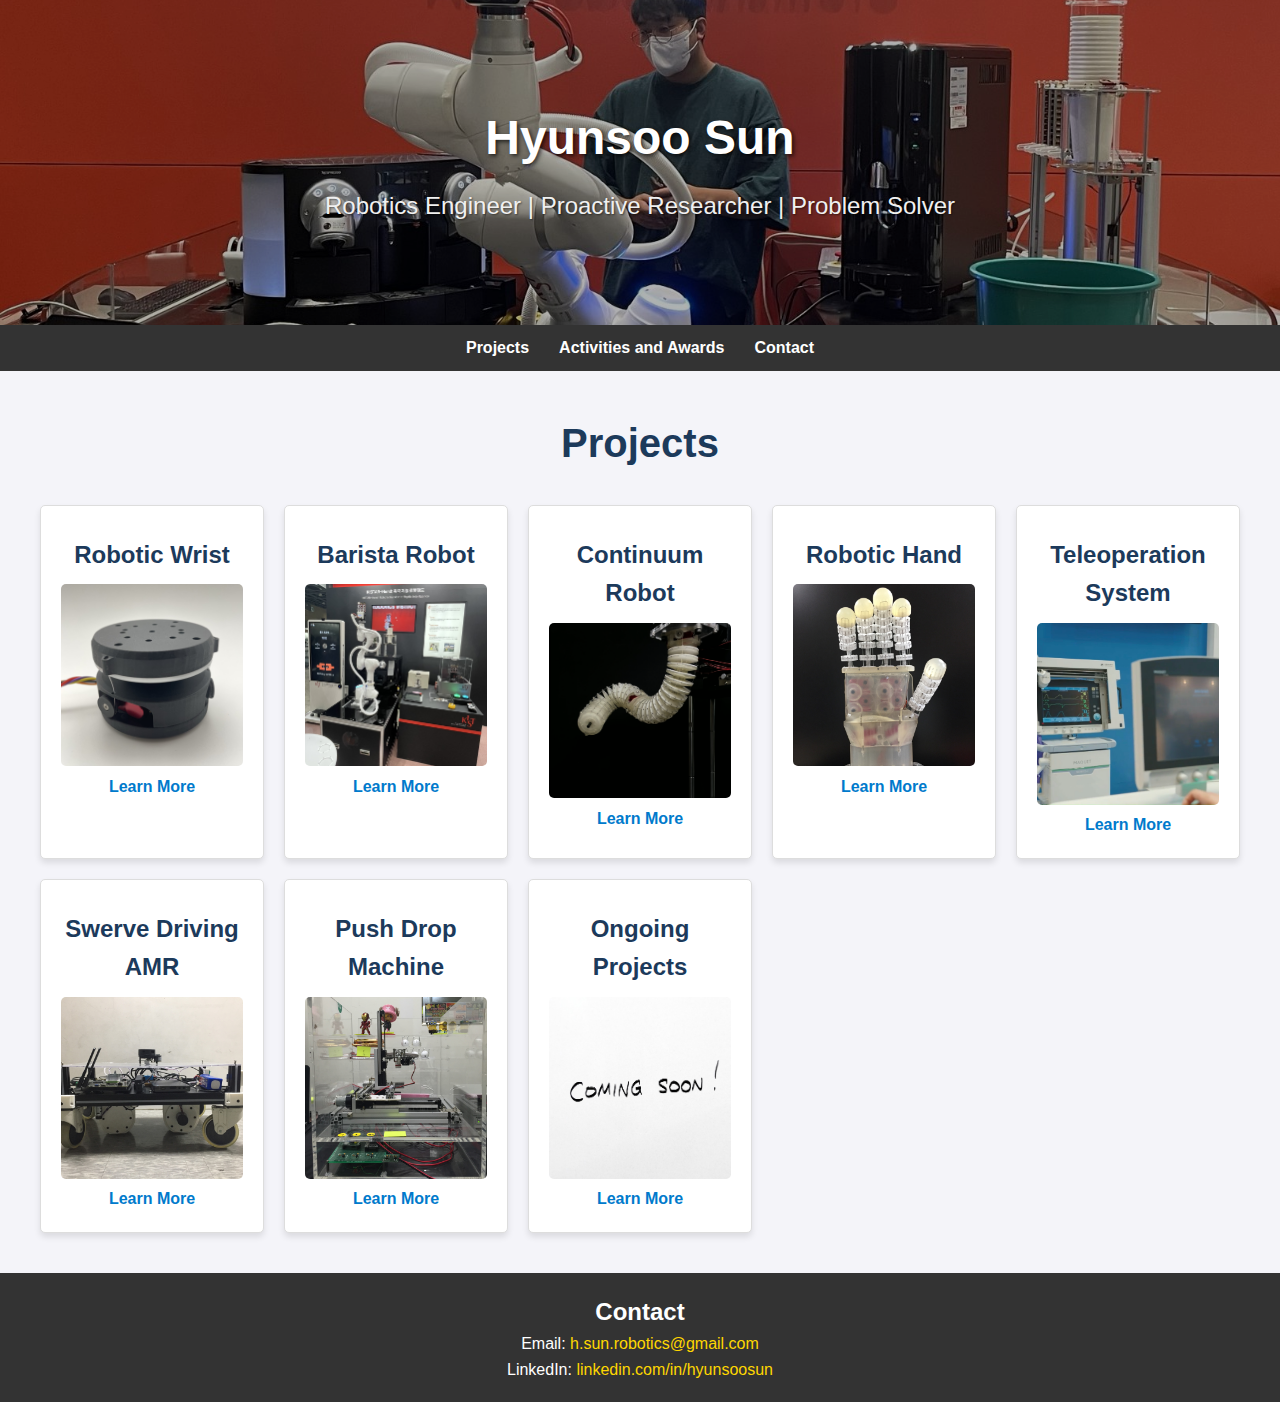
==== index.html @ 69d303c2 "Update index.html" ====
<!DOCTYPE html>
<html lang="en">
<head>
    <meta charset="UTF-8">
    <meta name="viewport" content="width=device-width, initial-scale=1.0">
    <title>Hyunsoo Sun's Robotics Portfolio</title>
    <link rel="stylesheet" href="styles.css">
</head>
<body>
    <!-- Header -->
    <header>
        <div class="header-banner">
            <div class="header-content">
                <h1>Hyunsoo Sun</h1>
                <p>Robotics Engineer | Proactive Researcher | Problem Solver</p>
            </div>
        </div>
        <nav>
            <ul>
                <li><a href="#projects">Projects</a></li>
                <li><a href="activities_and_awards.html">Activities and Awards</a></li>
                <li><a href="#contact">Contact</a></li>
            </ul>
        </nav>
    </header>

    <!-- Projects Section -->
    <section id="projects">
        <h2>Projects</h2>
        <div class="projects-container">
            <div class="project">
                <h3>Robotic Wrist</h3>
                <img src="images/robotic_wrist_background.JPEG" alt="Robotic Wrist" />
                <a href="robotic_wrist.html">Learn More</a>
            </div>
            <div class="project">
                <h3>Barista Robot</h3>
                <img src="images/barista_robot_background.JPEG" alt="Barista Robot" />
                <a href="barista_robot.html">Learn More</a>
            </div>
            <div class="project">
                <h3>Continuum Robot</h3>
                <img src="images/continuum_robot_background.png" alt="Continuum Robot" />
                <a href="continuum_robot.html">Learn More</a>
            </div>
            <div class="project">
                <h3>Robotic Hand</h3>
                <img src="images/robotic_hand_background.JPG" alt="Robotic Hand" />
                <a href="robotic_hand.html">Learn More</a>
            </div>
            <div class="project">
                <h3>Teleoperation System</h3>
                <img src="images/teleoperation_system_background.jpg" alt="Teleoperation System" />
                <a href="teleoperation_system.html">Learn More</a>
            </div>
            <div class="project">
                <h3>Swerve Driving AMR</h3>
                <img src="images/swerve_driving_amr.JPG" alt="Swerve Driving AMR" />
                <a href="swerve_driving_amr.html">Learn More</a>
            </div>
            <div class="project">
                <h3>Push Drop Machine</h3>
                <img src="images/push_drop_machine_background.JPG" alt="Push Drop Machine" />
                <a href="push_drop_machine.html">Learn More</a>
            </div>
            <div class="project">
                <h3>Ongoing Projects</h3>
                <img src="images/ongoing_projects.jpg" alt="Ongoing Projects" />
                <a href="ongoing_projects.html">Learn More</a>
            </div>
        </div>
    </section>

    <!-- Contact Section -->
    <footer id="contact">
        <h2>Contact</h2>
        <p>Email: <a href="mailto:h.sun.robotics@gmail.com">h.sun.robotics@gmail.com</a></p>
        <p>LinkedIn: <a href="https://www.linkedin.com/in/hyunsoosun" target="_blank">linkedin.com/in/hyunsoosun</a></p>
    </footer>
</body>
</html>
---- styles.css ----
* {
    margin: 0;
    padding: 0;
    box-sizing: border-box;
}

body {
    font-family: Arial, sans-serif;
    line-height: 1.6;
}

/* Header Banner */
.header-banner {
    background-image: url('images/background.JPEG');
    background-size: cover;
    background-position: center;
    padding: 100px 20px;
    text-align: center;
    color: #1C3A5B; /* Dark blue text for title */
    position: relative;
}

.header-banner::after {
    content: "";
    position: absolute;
    top: 0;
    left: 0;
    width: 100%;
    height: 100%;
    background-color: rgba(0, 0, 0, 0.3); /* Dark overlay for readability */
}

.header-content {
    position: relative;
    z-index: 1;
}

.header-content h1 {
    font-size: 3rem;
    margin-bottom: 10px;
    color: #FFFFFF; /* White for contrast */
    text-shadow: 2px 2px 4px rgba(0, 0, 0, 0.7);
}

.header-content p {
    font-size: 1.5rem;
    color: #F0F0F0; /* Light gray text for subtitle */
    text-shadow: 1px 1px 2px rgba(0, 0, 0, 0.5);
}

/* Navigation */
nav ul {
    list-style: none;
    display: flex;
    justify-content: center;
    background: #333;
    padding: 10px 0;
}

nav ul li {
    margin: 0 15px;
}

nav ul li a {
    color: #fff;
    text-decoration: none;
    font-weight: bold;
}

nav ul li a:hover {
    color: #ffd700;
}

/* Projects Section */
#projects {
    padding: 40px;
    text-align: center;
    background-color: #f4f4f9;
}

#projects h2 {
    font-size: 2.5rem;
    color: #1C3A5B;
    margin-bottom: 30px;
}

.projects-container {
    display: grid;
    grid-template-columns: repeat(auto-fit, minmax(200px, 1fr));
    gap: 20px;
}

.project {
    background: #fff;
    border: 1px solid #ddd;
    padding: 20px;
    border-radius: 5px;
    box-shadow: 0 4px 6px rgba(0, 0, 0, 0.1);
    transition: transform 0.3s;
}

.project img {
    width: 100%;
    height: auto;
    border-radius: 5px;
}

.project h3 {
    font-size: 1.5rem;
    color: #1C3A5B;
    margin: 10px 0;
}

.project a {
    color: #007acc;
    text-decoration: none;
    font-weight: bold;
}

.project a:hover {
    text-decoration: underline;
}

.project:hover {
    transform: translateY(-5px);
}

/* Footer */
footer {
    text-align: center;
    padding: 20px;
    background: #333;
    color: #fff;
}

footer a {
    color: #ffd700;
    text-decoration: none;
}

footer a:hover {
    text-decoration: underline;
}
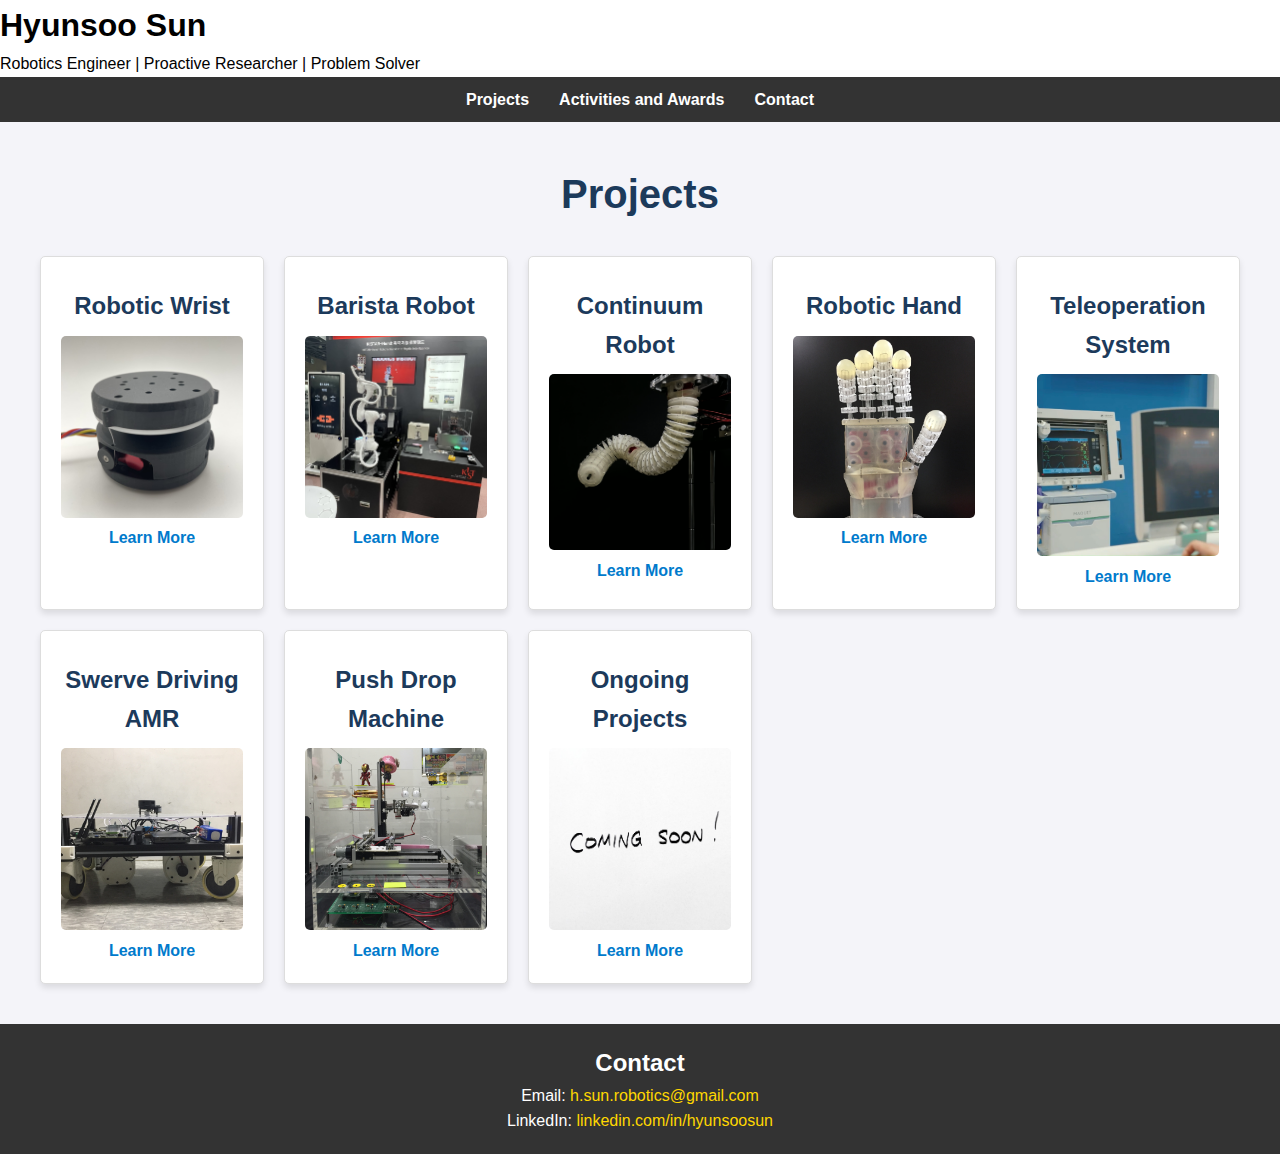
==== commit 5d3c172c: "Update index.html" ====
--- a/index.html
+++ b/index.html
@@ -7,10 +7,10 @@
     <link rel="stylesheet" href="styles.css">
 </head>
 <body>
-    <!-- Header -->
+    <!-- Header / Banner -->
     <header>
-        <div class="header-banner">
-            <div class="header-content">
+        <div class="banner">
+            <div class="overlay">
                 <h1>Hyunsoo Sun</h1>
                 <p>Robotics Engineer | Proactive Researcher | Problem Solver</p>
             </div>
@@ -30,42 +30,42 @@
         <div class="projects-container">
             <div class="project">
                 <h3>Robotic Wrist</h3>
-                <img src="images/robotic_wrist_background.JPEG" alt="Robotic Wrist" />
+                <img src="images/robotic_wrist_background.JPEG" alt="Robotic Wrist">
                 <a href="robotic_wrist.html">Learn More</a>
             </div>
             <div class="project">
                 <h3>Barista Robot</h3>
-                <img src="images/barista_robot_background.JPEG" alt="Barista Robot" />
+                <img src="images/barista_robot_background.JPEG" alt="Barista Robot">
                 <a href="barista_robot.html">Learn More</a>
             </div>
             <div class="project">
                 <h3>Continuum Robot</h3>
-                <img src="images/continuum_robot_background.png" alt="Continuum Robot" />
+                <img src="images/continuum_robot_background.png" alt="Continuum Robot">
                 <a href="continuum_robot.html">Learn More</a>
             </div>
             <div class="project">
                 <h3>Robotic Hand</h3>
-                <img src="images/robotic_hand_background.JPG" alt="Robotic Hand" />
+                <img src="images/robotic_hand_background.JPG" alt="Robotic Hand">
                 <a href="robotic_hand.html">Learn More</a>
             </div>
             <div class="project">
                 <h3>Teleoperation System</h3>
-                <img src="images/teleoperation_system_background.jpg" alt="Teleoperation System" />
+                <img src="images/teleoperation_system_background.jpg" alt="Teleoperation System">
                 <a href="teleoperation_system.html">Learn More</a>
             </div>
             <div class="project">
                 <h3>Swerve Driving AMR</h3>
-                <img src="images/swerve_driving_amr.JPG" alt="Swerve Driving AMR" />
+                <img src="images/swerve_driving_amr.JPG" alt="Swerve Driving AMR">
                 <a href="swerve_driving_amr.html">Learn More</a>
             </div>
             <div class="project">
                 <h3>Push Drop Machine</h3>
-                <img src="images/push_drop_machine_background.JPG" alt="Push Drop Machine" />
+                <img src="images/push_drop_machine_background.JPG" alt="Push Drop Machine">
                 <a href="push_drop_machine.html">Learn More</a>
             </div>
             <div class="project">
                 <h3>Ongoing Projects</h3>
-                <img src="images/ongoing_projects.jpg" alt="Ongoing Projects" />
+                <img src="images/ongoing_projects.jpg" alt="Ongoing Projects">
                 <a href="ongoing_projects.html">Learn More</a>
             </div>
         </div>
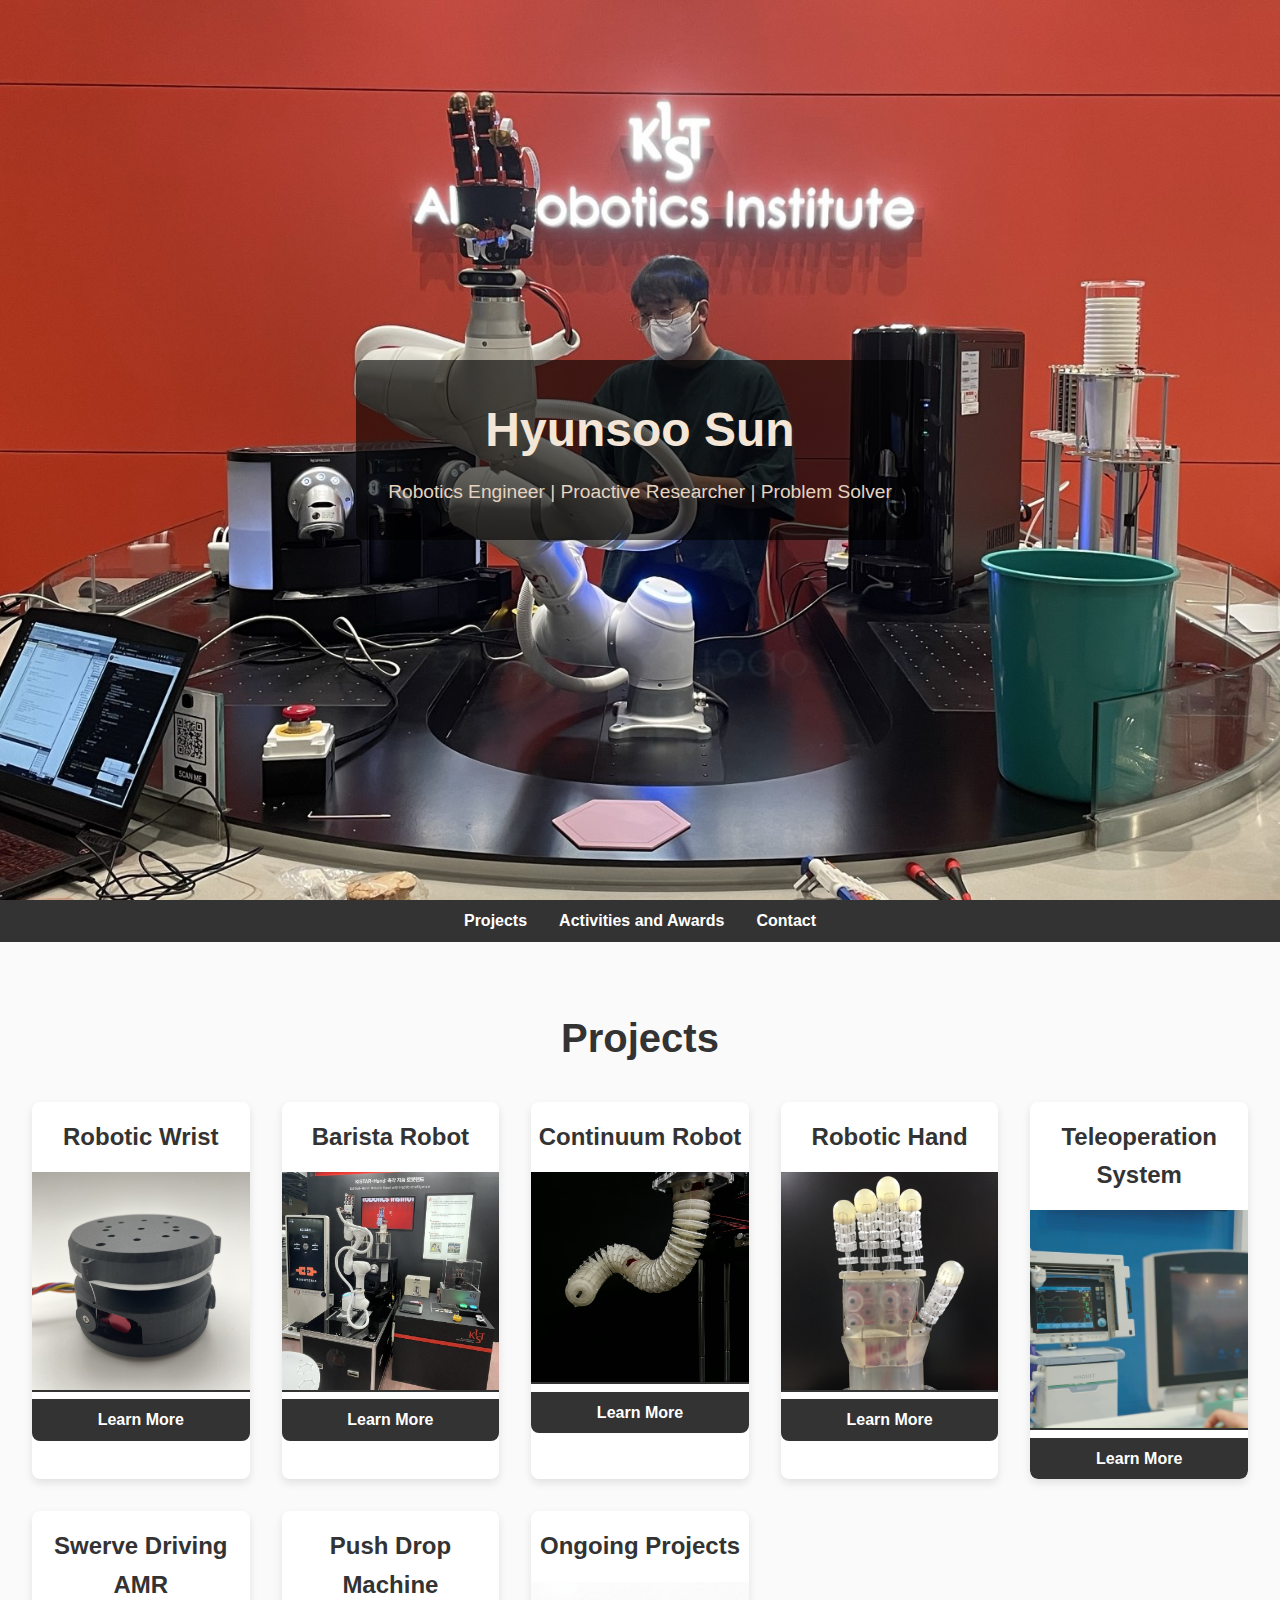
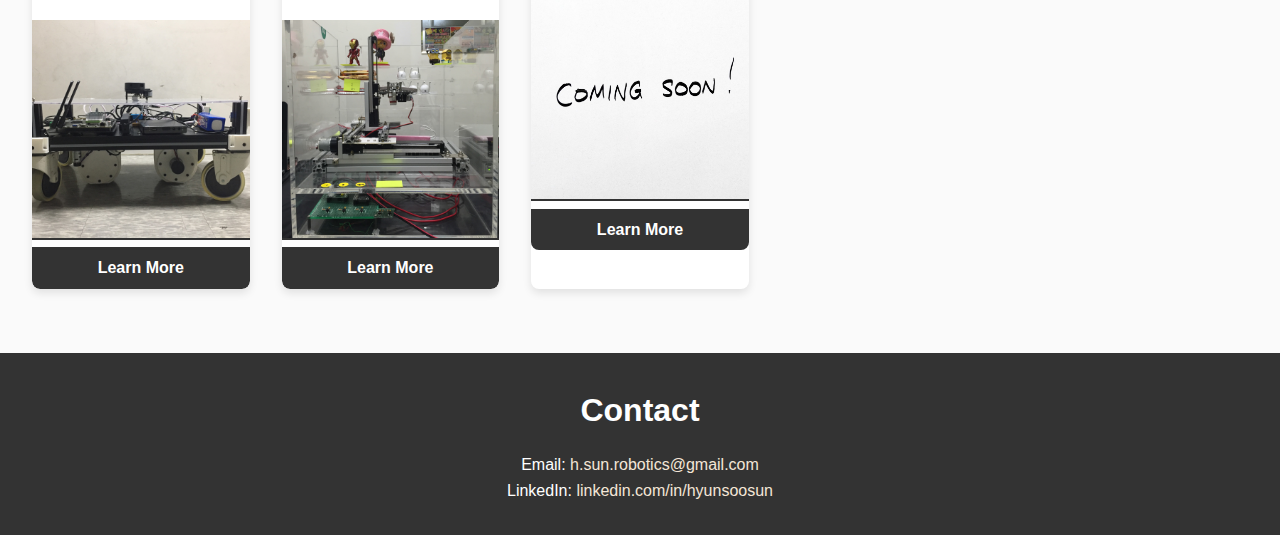
==== commit d9561f85: "Update index.html" ====
--- a/index.html
+++ b/index.html
@@ -9,7 +9,7 @@
 <body>
     <!-- Header / Banner -->
     <header>
-        <div class="banner">
+        <div class="banner" style="background-image: url('images/background.JPEG');">
             <div class="overlay">
                 <h1>Hyunsoo Sun</h1>
                 <p>Robotics Engineer | Proactive Researcher | Problem Solver</p>
--- a/styles.css
+++ b/styles.css
@@ -1,3 +1,4 @@
+/* Reset and global styling */
 * {
     margin: 0;
     padding: 0;
@@ -6,59 +7,54 @@
 
 body {
     font-family: Arial, sans-serif;
+    color: #333;
     line-height: 1.6;
 }
 
-/* Header Banner */
-.header-banner {
-    background-image: url('images/background.JPEG');
-    background-size: cover;
-    background-position: center;
-    padding: 100px 20px;
+/* Header / Banner styling */
+header {
+    position: relative;
     text-align: center;
-    color: #1C3A5B; /* Dark blue text for title */
+    color: #fff;
+}
+
+.banner {
+    background: url('images/background.JPEG') no-repeat center center/cover; /* 배너 배경 이미지 */
+    height: 100vh;
+    display: flex;
+    align-items: center;
+    justify-content: center;
     position: relative;
 }
 
-.header-banner::after {
-    content: "";
-    position: absolute;
-    top: 0;
-    left: 0;
-    width: 100%;
-    height: 100%;
-    background-color: rgba(0, 0, 0, 0.3); /* Dark overlay for readability */
+.overlay {
+    background: rgba(0, 0, 0, 0.6);
+    padding: 2rem;
+    border-radius: 8px;
 }
 
-.header-content {
-    position: relative;
-    z-index: 1;
+.banner h1 {
+    font-size: 3rem;
+    font-weight: bold;
+    margin-bottom: 0.5rem;
+    color: #f4e6d7;
 }
 
-.header-content h1 {
-    font-size: 3rem;
-    margin-bottom: 10px;
-    color: #FFFFFF; /* White for contrast */
-    text-shadow: 2px 2px 4px rgba(0, 0, 0, 0.7);
+.banner p {
+    font-size: 1.2rem;
+    color: #e4d3c0;
 }
 
-.header-content p {
-    font-size: 1.5rem;
-    color: #F0F0F0; /* Light gray text for subtitle */
-    text-shadow: 1px 1px 2px rgba(0, 0, 0, 0.5);
-}
-
-/* Navigation */
 nav ul {
     list-style: none;
     display: flex;
     justify-content: center;
-    background: #333;
-    padding: 10px 0;
+    background-color: #333;
+    padding: 0.5rem;
 }
 
 nav ul li {
-    margin: 0 15px;
+    margin: 0 1rem;
 }
 
 nav ul li a {
@@ -68,76 +64,83 @@
 }
 
 nav ul li a:hover {
-    color: #ffd700;
+    color: #f4e6d7;
 }
 
-/* Projects Section */
+/* Projects section styling */
 #projects {
-    padding: 40px;
+    padding: 4rem 2rem;
+    background: #fafafa;
     text-align: center;
-    background-color: #f4f4f9;
 }
 
 #projects h2 {
     font-size: 2.5rem;
-    color: #1C3A5B;
-    margin-bottom: 30px;
+    margin-bottom: 2rem;
 }
 
 .projects-container {
     display: grid;
     grid-template-columns: repeat(auto-fit, minmax(200px, 1fr));
-    gap: 20px;
+    gap: 2rem;
 }
 
 .project {
     background: #fff;
-    border: 1px solid #ddd;
-    padding: 20px;
-    border-radius: 5px;
-    box-shadow: 0 4px 6px rgba(0, 0, 0, 0.1);
-    transition: transform 0.3s;
+    border-radius: 8px;
+    box-shadow: 0px 4px 8px rgba(0, 0, 0, 0.1);
+    overflow: hidden;
+    transition: transform 0.3s ease;
+}
+
+.project:hover {
+    transform: translateY(-10px);
 }
 
 .project img {
     width: 100%;
     height: auto;
-    border-radius: 5px;
+    border-bottom: 2px solid #333;
 }
 
 .project h3 {
     font-size: 1.5rem;
-    color: #1C3A5B;
-    margin: 10px 0;
+    margin: 1rem 0;
+    color: #333;
 }
 
 .project a {
-    color: #007acc;
+    display: block;
     text-decoration: none;
+    background: #333;
+    color: #fff;
+    padding: 0.5rem;
+    border-radius: 0 0 8px 8px;
     font-weight: bold;
 }
 
 .project a:hover {
-    text-decoration: underline;
+    background: #555;
 }
 
-.project:hover {
-    transform: translateY(-5px);
+/* Contact section styling */
+#contact {
+    padding: 2rem;
+    background: #333;
+    color: #fff;
+    text-align: center;
 }
 
-/* Footer */
-footer {
-    text-align: center;
-    padding: 20px;
-    background: #333;
-    color: #fff;
+#contact h2 {
+    font-size: 2rem;
+    margin-bottom: 1rem;
 }
 
-footer a {
-    color: #ffd700;
+#contact a {
+    color: #f4e6d7;
     text-decoration: none;
 }
 
-footer a:hover {
-    text-decoration: underline;
+#contact a:hover {
+    color: #fff;
 }
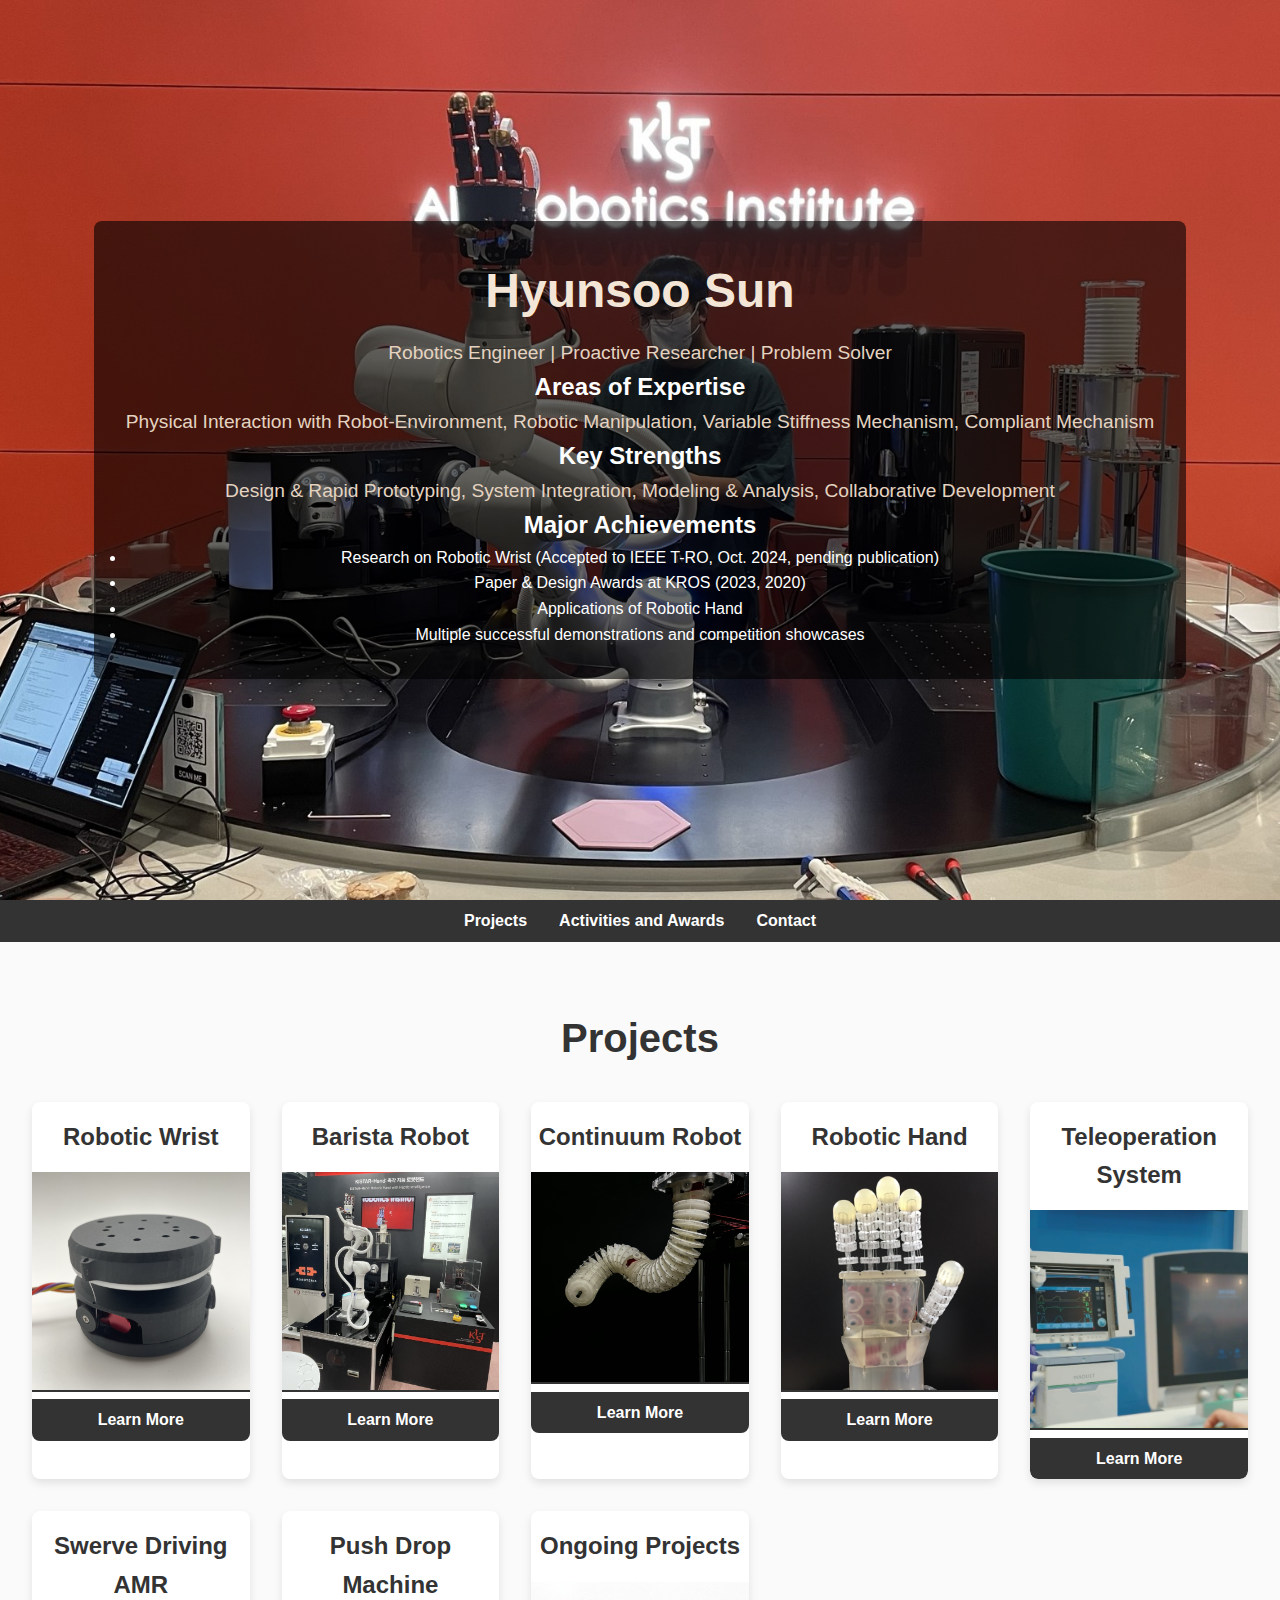
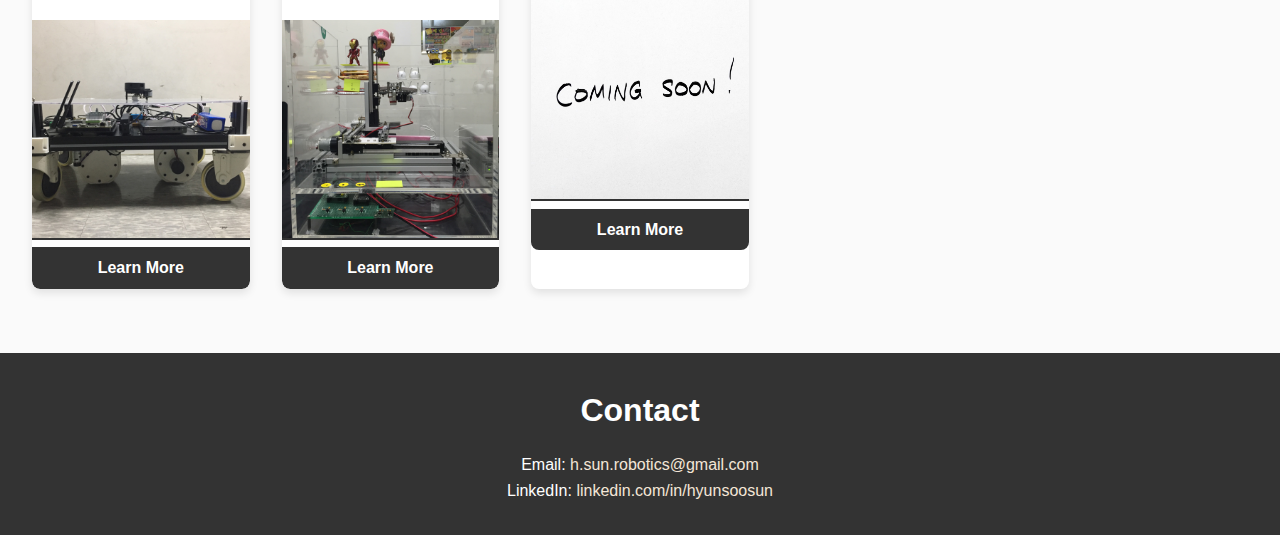
==== commit f4710304: "Update index.html" ====
--- a/index.html
+++ b/index.html
@@ -9,20 +9,35 @@
 <body>
     <!-- Header / Banner -->
     <header>
-        <div class="banner" style="background-image: url('images/background.JPEG');">
-            <div class="overlay">
-                <h1>Hyunsoo Sun</h1>
-                <p>Robotics Engineer | Proactive Researcher | Problem Solver</p>
+    <div class="banner" style="background-image: url('images/background.JPEG');">
+        <div class="overlay">
+            <h1>Hyunsoo Sun</h1>
+            <p>Robotics Engineer | Proactive Researcher | Problem Solver</p>
+            <div class="expertise">
+                <h2>Areas of Expertise</h2>
+                <p>Physical Interaction with Robot-Environment, Robotic Manipulation, Variable Stiffness Mechanism, Compliant Mechanism</p>
+                
+                <h2>Key Strengths</h2>
+                <p>Design & Rapid Prototyping, System Integration, Modeling & Analysis, Collaborative Development</p>
+                
+                <h2>Major Achievements</h2>
+                <ul>
+                    <li>Research on Robotic Wrist (Accepted to IEEE T-RO, Oct. 2024, pending publication)</li>
+                    <li>Paper & Design Awards at KROS (2023, 2020)</li>
+                    <li>Applications of Robotic Hand</li>
+                    <li>Multiple successful demonstrations and competition showcases</li>
+                </ul>
             </div>
         </div>
-        <nav>
-            <ul>
-                <li><a href="#projects">Projects</a></li>
-                <li><a href="activities_and_awards.html">Activities and Awards</a></li>
-                <li><a href="#contact">Contact</a></li>
-            </ul>
-        </nav>
-    </header>
+    </div>
+    <nav>
+        <ul>
+            <li><a href="#projects">Projects</a></li>
+            <li><a href="activities_and_awards.html">Activities and Awards</a></li>
+            <li><a href="#contact">Contact</a></li>
+        </ul>
+    </nav>
+</header>
 
     <!-- Projects Section -->
     <section id="projects">
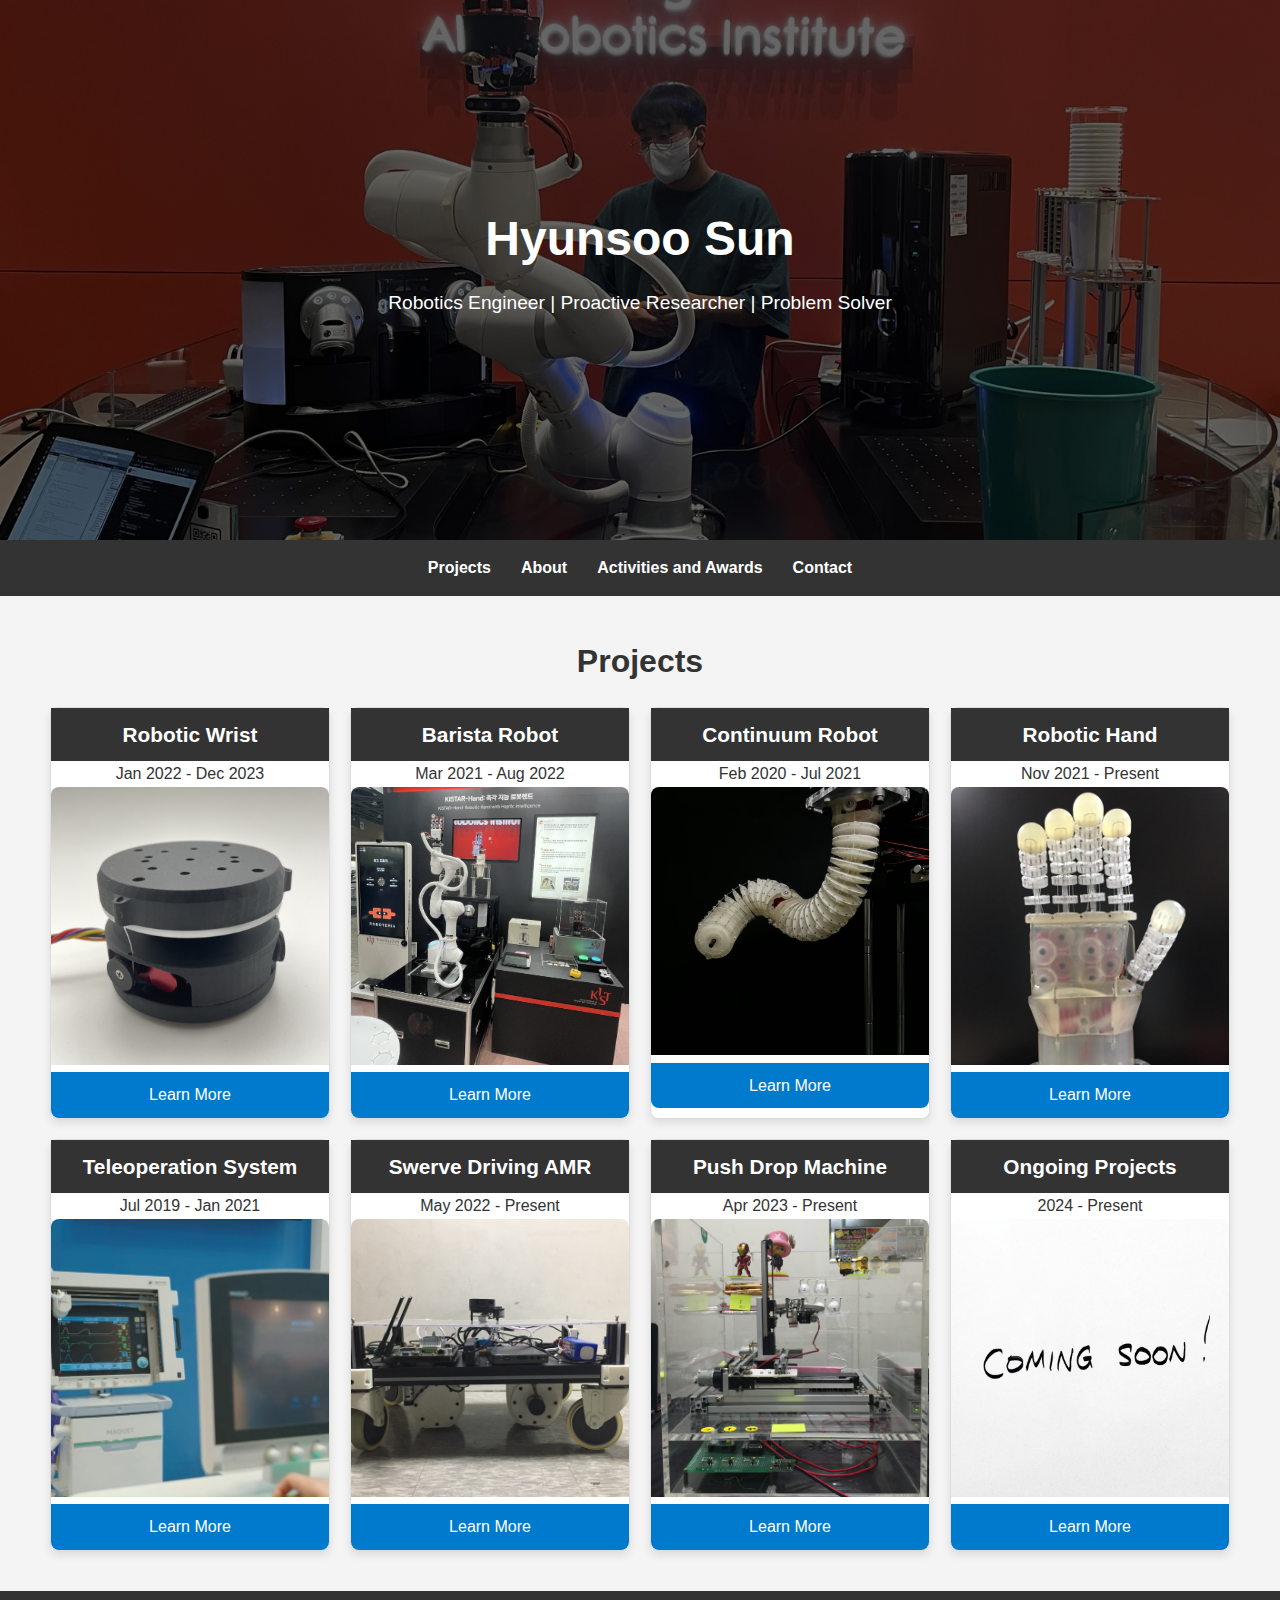
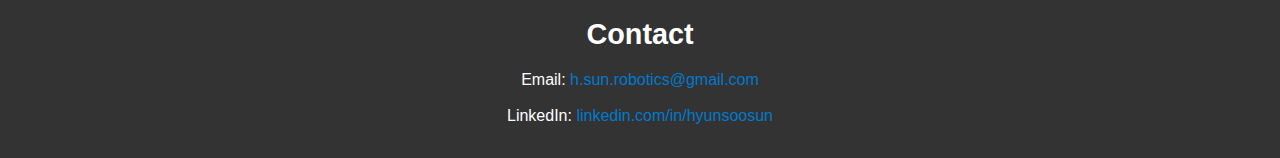
==== commit 93d858a5: "Update index.html" ====
--- a/index.html
+++ b/index.html
@@ -9,35 +9,21 @@
 <body>
     <!-- Header / Banner -->
     <header>
-    <div class="banner" style="background-image: url('images/background.JPEG');">
-        <div class="overlay">
-            <h1>Hyunsoo Sun</h1>
-            <p>Robotics Engineer | Proactive Researcher | Problem Solver</p>
-            <div class="expertise">
-                <h2>Areas of Expertise</h2>
-                <p>Physical Interaction with Robot-Environment, Robotic Manipulation, Variable Stiffness Mechanism, Compliant Mechanism</p>
-                
-                <h2>Key Strengths</h2>
-                <p>Design & Rapid Prototyping, System Integration, Modeling & Analysis, Collaborative Development</p>
-                
-                <h2>Major Achievements</h2>
-                <ul>
-                    <li>Research on Robotic Wrist (Accepted to IEEE T-RO, Oct. 2024, pending publication)</li>
-                    <li>Paper & Design Awards at KROS (2023, 2020)</li>
-                    <li>Applications of Robotic Hand</li>
-                    <li>Multiple successful demonstrations and competition showcases</li>
-                </ul>
+        <div class="banner" style="background-image: url('images/background.JPEG');">
+            <div class="overlay">
+                <h1>Hyunsoo Sun</h1>
+                <p>Robotics Engineer | Proactive Researcher | Problem Solver</p>
             </div>
         </div>
-    </div>
-    <nav>
-        <ul>
-            <li><a href="#projects">Projects</a></li>
-            <li><a href="activities_and_awards.html">Activities and Awards</a></li>
-            <li><a href="#contact">Contact</a></li>
-        </ul>
-    </nav>
-</header>
+        <nav>
+            <ul>
+                <li><a href="#projects">Projects</a></li>
+                <li><a href="about.html">About</a></li>
+                <li><a href="activities_and_awards.html">Activities and Awards</a></li>
+                <li><a href="#contact">Contact</a></li>
+            </ul>
+        </nav>
+    </header>
 
     <!-- Projects Section -->
     <section id="projects">
@@ -45,41 +31,49 @@
         <div class="projects-container">
             <div class="project">
                 <h3>Robotic Wrist</h3>
+                <p class="project-duration">Jan 2022 - Dec 2023</p>
                 <img src="images/robotic_wrist_background.JPEG" alt="Robotic Wrist">
                 <a href="robotic_wrist.html">Learn More</a>
             </div>
             <div class="project">
                 <h3>Barista Robot</h3>
+                <p class="project-duration">Mar 2021 - Aug 2022</p>
                 <img src="images/barista_robot_background.JPEG" alt="Barista Robot">
                 <a href="barista_robot.html">Learn More</a>
             </div>
             <div class="project">
                 <h3>Continuum Robot</h3>
+                <p class="project-duration">Feb 2020 - Jul 2021</p>
                 <img src="images/continuum_robot_background.png" alt="Continuum Robot">
                 <a href="continuum_robot.html">Learn More</a>
             </div>
             <div class="project">
                 <h3>Robotic Hand</h3>
+                <p class="project-duration">Nov 2021 - Present</p>
                 <img src="images/robotic_hand_background.JPG" alt="Robotic Hand">
                 <a href="robotic_hand.html">Learn More</a>
             </div>
             <div class="project">
                 <h3>Teleoperation System</h3>
+                <p class="project-duration">Jul 2019 - Jan 2021</p>
                 <img src="images/teleoperation_system_background.jpg" alt="Teleoperation System">
                 <a href="teleoperation_system.html">Learn More</a>
             </div>
             <div class="project">
                 <h3>Swerve Driving AMR</h3>
+                <p class="project-duration">May 2022 - Present</p>
                 <img src="images/swerve_driving_amr.JPG" alt="Swerve Driving AMR">
                 <a href="swerve_driving_amr.html">Learn More</a>
             </div>
             <div class="project">
                 <h3>Push Drop Machine</h3>
+                <p class="project-duration">Apr 2023 - Present</p>
                 <img src="images/push_drop_machine_background.JPG" alt="Push Drop Machine">
                 <a href="push_drop_machine.html">Learn More</a>
             </div>
             <div class="project">
                 <h3>Ongoing Projects</h3>
+                <p class="project-duration">2024 - Present</p>
                 <img src="images/ongoing_projects.jpg" alt="Ongoing Projects">
                 <a href="ongoing_projects.html">Learn More</a>
             </div>
--- a/styles.css
+++ b/styles.css
@@ -1,4 +1,4 @@
-/* Reset and global styling */
+/* Reset and Base Styles */
 * {
     margin: 0;
     padding: 0;
@@ -7,54 +7,90 @@
 
 body {
     font-family: Arial, sans-serif;
+    line-height: 1.6;
+    background-color: #f4f4f4;
     color: #333;
-    line-height: 1.6;
 }
 
-/* Header / Banner styling */
+/* Header and Banner */
 header {
     position: relative;
-    text-align: center;
-    color: #fff;
 }
 
 .banner {
-    background: url('images/background.JPEG') no-repeat center center/cover; /* 배너 배경 이미지 */
-    height: 100vh;
+    position: relative;
+    width: 100%;
+    height: 60vh;
+    background-size: cover;
+    background-position: center;
     display: flex;
     align-items: center;
     justify-content: center;
-    position: relative;
 }
 
 .overlay {
-    background: rgba(0, 0, 0, 0.6);
-    padding: 2rem;
-    border-radius: 8px;
+    position: absolute;
+    top: 0;
+    left: 0;
+    width: 100%;
+    height: 100%;
+    background-color: rgba(0, 0, 0, 0.6); /* Semi-transparent black */
+    display: flex;
+    flex-direction: column;
+    align-items: center;
+    justify-content: center;
+    color: #fff;
+    padding: 20px;
+    text-align: center;
 }
 
 .banner h1 {
-    font-size: 3rem;
-    font-weight: bold;
-    margin-bottom: 0.5rem;
-    color: #f4e6d7;
+    font-size: 3em;
+    margin-bottom: 10px;
 }
 
 .banner p {
-    font-size: 1.2rem;
-    color: #e4d3c0;
+    font-size: 1.2em;
+    margin-bottom: 20px;
 }
 
+.expertise {
+    color: #ddd; /* Light grey for professional look */
+    max-width: 80%;
+    margin: 0 auto;
+    text-align: center;
+}
+
+.expertise h2 {
+    font-size: 1.5em;
+    margin-top: 15px;
+}
+
+.expertise p {
+    font-size: 1.1em;
+    margin: 5px 0;
+}
+
+.expertise ul {
+    list-style: none;
+    padding: 0;
+}
+
+.expertise ul li {
+    margin: 5px 0;
+}
+
+/* Navigation */
 nav ul {
-    list-style: none;
     display: flex;
     justify-content: center;
+    padding: 15px;
     background-color: #333;
-    padding: 0.5rem;
 }
 
 nav ul li {
-    margin: 0 1rem;
+    list-style: none;
+    margin: 0 15px;
 }
 
 nav ul li a {
@@ -64,33 +100,36 @@
 }
 
 nav ul li a:hover {
-    color: #f4e6d7;
+    color: #ddd;
 }
 
-/* Projects section styling */
+/* Projects Section */
 #projects {
-    padding: 4rem 2rem;
-    background: #fafafa;
+    padding: 40px;
+    background-color: #f4f4f4;
     text-align: center;
 }
 
 #projects h2 {
-    font-size: 2.5rem;
-    margin-bottom: 2rem;
+    font-size: 2em;
+    margin-bottom: 20px;
+    color: #333;
 }
 
 .projects-container {
-    display: grid;
-    grid-template-columns: repeat(auto-fit, minmax(200px, 1fr));
-    gap: 2rem;
+    display: flex;
+    flex-wrap: wrap;
+    gap: 20px;
+    justify-content: center;
 }
 
 .project {
-    background: #fff;
+    width: 280px;
+    background-color: #fff;
+    border: 1px solid #ddd;
+    box-shadow: 0px 4px 8px rgba(0, 0, 0, 0.1);
+    transition: transform 0.2s;
     border-radius: 8px;
-    box-shadow: 0px 4px 8px rgba(0, 0, 0, 0.1);
-    overflow: hidden;
-    transition: transform 0.3s ease;
 }
 
 .project:hover {
@@ -99,48 +138,51 @@
 
 .project img {
     width: 100%;
-    height: auto;
-    border-bottom: 2px solid #333;
+    border-radius: 8px 8px 0 0;
 }
 
 .project h3 {
-    font-size: 1.5rem;
-    margin: 1rem 0;
-    color: #333;
+    font-size: 1.3em;
+    padding: 10px;
+    background-color: #333;
+    color: #fff;
 }
 
 .project a {
     display: block;
+    padding: 10px;
+    text-align: center;
+    background-color: #007acc;
+    color: #fff;
     text-decoration: none;
-    background: #333;
-    color: #fff;
-    padding: 0.5rem;
     border-radius: 0 0 8px 8px;
-    font-weight: bold;
 }
 
 .project a:hover {
-    background: #555;
+    background-color: #005f99;
 }
 
-/* Contact section styling */
-#contact {
-    padding: 2rem;
-    background: #333;
+/* Contact Section */
+footer {
+    background-color: #333;
     color: #fff;
+    padding: 20px;
     text-align: center;
 }
 
-#contact h2 {
-    font-size: 2rem;
-    margin-bottom: 1rem;
+footer h2 {
+    font-size: 1.8em;
 }
 
-#contact a {
-    color: #f4e6d7;
+footer p {
+    margin: 10px 0;
+}
+
+footer a {
+    color: #007acc;
     text-decoration: none;
 }
 
-#contact a:hover {
-    color: #fff;
+footer a:hover {
+    text-decoration: underline;
 }
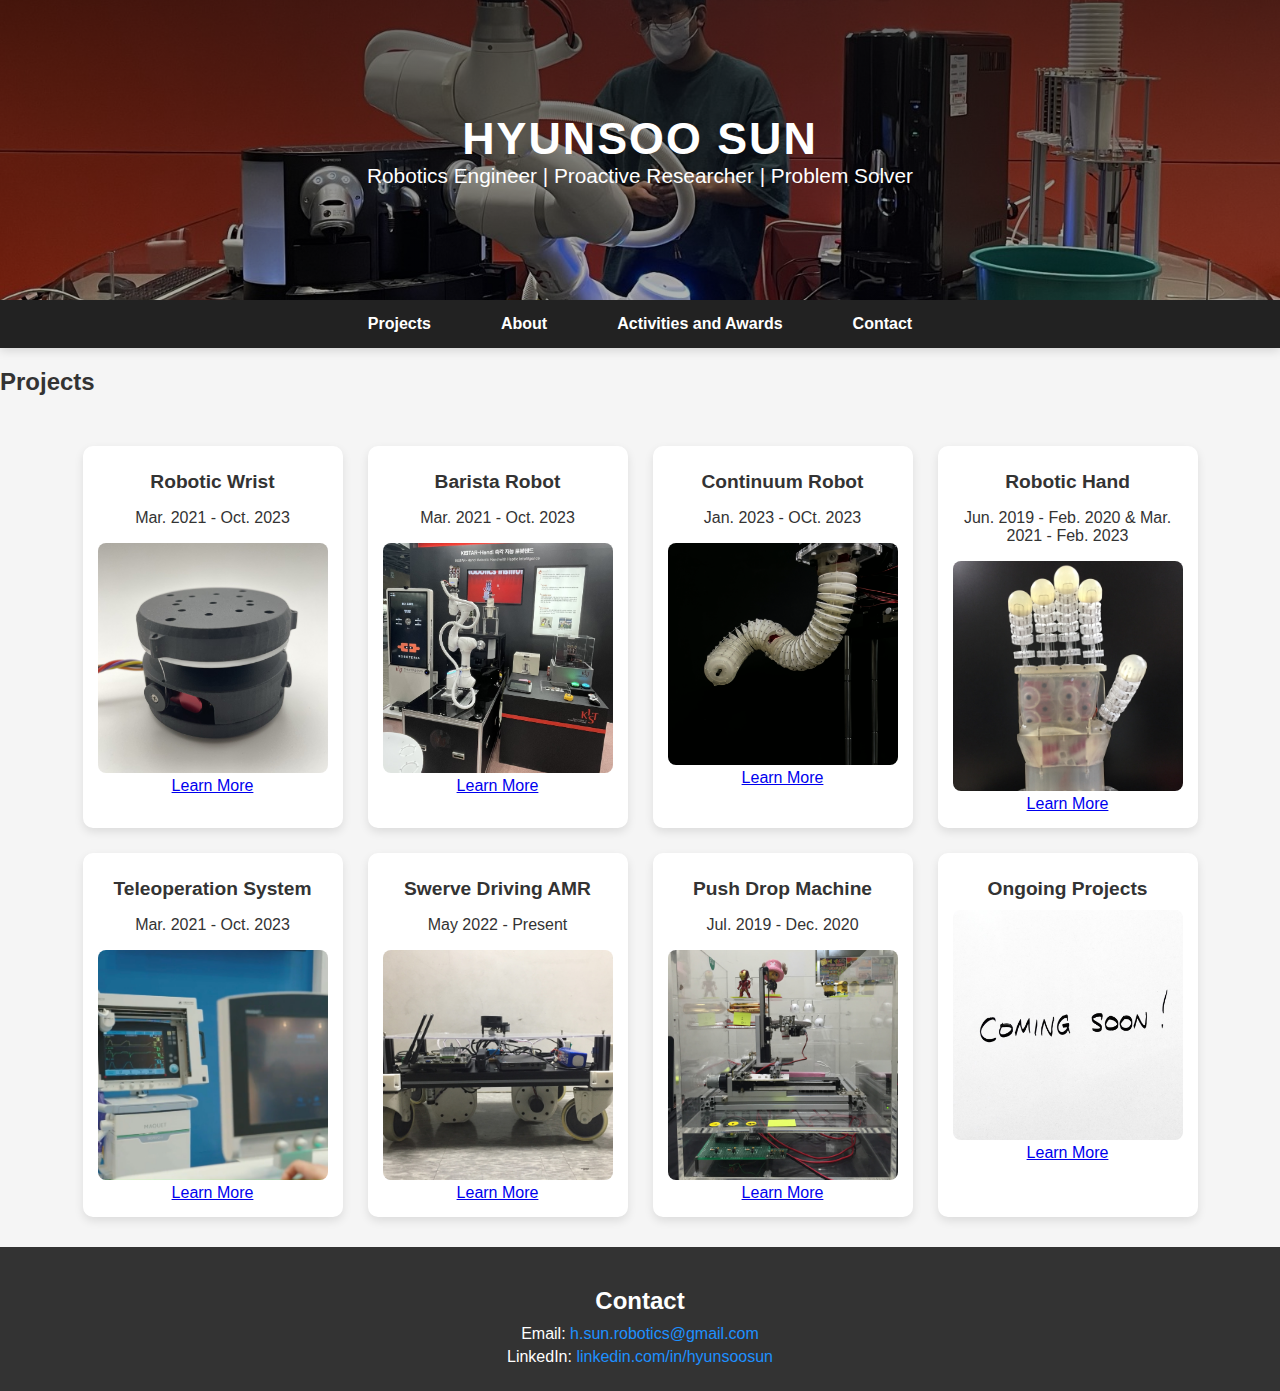
==== commit 761f891e: "Update index.html" ====
--- a/index.html
+++ b/index.html
@@ -31,31 +31,31 @@
         <div class="projects-container">
             <div class="project">
                 <h3>Robotic Wrist</h3>
-                <p class="project-duration">Jan 2022 - Dec 2023</p>
+                <p class="project-duration">Mar. 2021 - Oct. 2023</p>
                 <img src="images/robotic_wrist_background.JPEG" alt="Robotic Wrist">
                 <a href="robotic_wrist.html">Learn More</a>
             </div>
             <div class="project">
                 <h3>Barista Robot</h3>
-                <p class="project-duration">Mar 2021 - Aug 2022</p>
+                <p class="project-duration">Mar. 2021 - Oct. 2023</p>
                 <img src="images/barista_robot_background.JPEG" alt="Barista Robot">
                 <a href="barista_robot.html">Learn More</a>
             </div>
             <div class="project">
                 <h3>Continuum Robot</h3>
-                <p class="project-duration">Feb 2020 - Jul 2021</p>
+                <p class="project-duration">Jan. 2023 - OCt. 2023</p>
                 <img src="images/continuum_robot_background.png" alt="Continuum Robot">
                 <a href="continuum_robot.html">Learn More</a>
             </div>
             <div class="project">
                 <h3>Robotic Hand</h3>
-                <p class="project-duration">Nov 2021 - Present</p>
+                <p class="project-duration">Jun. 2019 - Feb. 2020 & Mar. 2021 - Feb. 2023</p>
                 <img src="images/robotic_hand_background.JPG" alt="Robotic Hand">
                 <a href="robotic_hand.html">Learn More</a>
             </div>
             <div class="project">
                 <h3>Teleoperation System</h3>
-                <p class="project-duration">Jul 2019 - Jan 2021</p>
+                <p class="project-duration">Mar. 2021 - Oct. 2023</p>
                 <img src="images/teleoperation_system_background.jpg" alt="Teleoperation System">
                 <a href="teleoperation_system.html">Learn More</a>
             </div>
@@ -67,13 +67,12 @@
             </div>
             <div class="project">
                 <h3>Push Drop Machine</h3>
-                <p class="project-duration">Apr 2023 - Present</p>
+                <p class="project-duration">Jul. 2019 - Dec. 2020</p>
                 <img src="images/push_drop_machine_background.JPG" alt="Push Drop Machine">
                 <a href="push_drop_machine.html">Learn More</a>
             </div>
             <div class="project">
                 <h3>Ongoing Projects</h3>
-                <p class="project-duration">2024 - Present</p>
                 <img src="images/ongoing_projects.jpg" alt="Ongoing Projects">
                 <a href="ongoing_projects.html">Learn More</a>
             </div>
--- a/styles.css
+++ b/styles.css
@@ -1,31 +1,20 @@
-/* Reset and Base Styles */
-* {
-    margin: 0;
-    padding: 0;
-    box-sizing: border-box;
-}
-
+/* General styling */
 body {
     font-family: Arial, sans-serif;
-    line-height: 1.6;
-    background-color: #f4f4f4;
+    margin: 0;
+    padding: 0;
+    background-color: #f5f5f5;
     color: #333;
 }
 
-/* Header and Banner */
-header {
-    position: relative;
-}
-
+/* Banner styling */
 .banner {
     position: relative;
-    width: 100%;
-    height: 60vh;
+    height: 300px;
     background-size: cover;
     background-position: center;
-    display: flex;
-    align-items: center;
-    justify-content: center;
+    color: #fff;
+    text-align: center;
 }
 
 .overlay {
@@ -34,152 +23,195 @@
     left: 0;
     width: 100%;
     height: 100%;
-    background-color: rgba(0, 0, 0, 0.6); /* Semi-transparent black */
+    background: linear-gradient(rgba(0, 0, 0, 0.6), rgba(0, 0, 0, 0.3));
     display: flex;
     flex-direction: column;
     align-items: center;
     justify-content: center;
+}
+
+.overlay h1 {
+    font-size: 2.8em;
+    font-weight: 700;
+    margin: 0;
+    letter-spacing: 2px;
+    text-transform: uppercase;
+}
+
+.overlay p {
+    font-size: 1.3em;
+    font-weight: 300;
+    margin: 0;
+}
+
+/* Navigation menu */
+nav ul {
+    display: flex;
+    justify-content: center;
+    list-style: none;
+    padding: 15px 0;
+    margin: 0;
+    background-color: #222;
+    box-shadow: 0px 2px 10px rgba(0, 0, 0, 0.15);
+}
+
+nav ul li {
+    margin: 0 20px;
+}
+
+nav ul li a {
+    text-decoration: none;
     color: #fff;
-    padding: 20px;
-    text-align: center;
-}
-
-.banner h1 {
-    font-size: 3em;
-    margin-bottom: 10px;
-}
-
-.banner p {
-    font-size: 1.2em;
-    margin-bottom: 20px;
-}
-
-.expertise {
-    color: #ddd; /* Light grey for professional look */
-    max-width: 80%;
+    font-weight: bold;
+    font-size: 1em;
+    padding: 5px 15px;
+    transition: color 0.3s ease;
+}
+
+nav ul li a:hover {
+    color: #1e90ff;
+}
+
+/* About section */
+.about {
+    padding: 50px;
+    max-width: 900px;
     margin: 0 auto;
-    text-align: center;
-}
-
-.expertise h2 {
-    font-size: 1.5em;
-    margin-top: 15px;
-}
-
-.expertise p {
+    background-color: #fff;
+    border-radius: 10px;
+    box-shadow: 0px 5px 15px rgba(0, 0, 0, 0.1);
+}
+
+.about h1 {
+    font-size: 2.5em;
+    font-weight: 600;
+    margin-bottom: 30px;
+    text-align: center;
+    color: #222;
+}
+
+.about-content {
+    display: flex;
+    align-items: flex-start;
+    gap: 20px;
+}
+
+.profile-photo {
+    width: 130px;
+    height: auto;
+    border-radius: 50%;
+    box-shadow: 0px 4px 10px rgba(0, 0, 0, 0.2);
+}
+
+.about-details {
     font-size: 1.1em;
-    margin: 5px 0;
-}
-
-.expertise ul {
-    list-style: none;
-    padding: 0;
-}
-
-.expertise ul li {
-    margin: 5px 0;
-}
-
-/* Navigation */
-nav ul {
-    display: flex;
+    line-height: 1.7;
+}
+
+.about-details h2 {
+    font-size: 1.4em;
+    color: #1e90ff;
+    margin-top: 20px;
+}
+
+.about-details ul {
+    padding-left: 20px;
+}
+
+.about-details li {
+    margin-bottom: 12px;
+}
+
+/* Responsive design for smaller screens */
+@media (max-width: 768px) {
+    .about-content {
+        flex-direction: column;
+        align-items: center;
+        text-align: center;
+    }
+
+    .profile-photo {
+        margin-bottom: 20px;
+    }
+
+    .about h1 {
+        font-size: 2em;
+    }
+
+    .about-details {
+        font-size: 1em;
+        line-height: 1.6;
+    }
+}
+
+/* Projects section */
+.projects-container {
+    display: flex;
+    flex-wrap: wrap;
     justify-content: center;
+    gap: 25px;
+    padding: 30px;
+}
+
+.project {
+    width: 230px;
+    text-align: center;
+    background-color: #fff;
     padding: 15px;
-    background-color: #333;
-}
-
-nav ul li {
-    list-style: none;
-    margin: 0 15px;
-}
-
-nav ul li a {
-    color: #fff;
-    text-decoration: none;
-    font-weight: bold;
-}
-
-nav ul li a:hover {
-    color: #ddd;
-}
-
-/* Projects Section */
-#projects {
-    padding: 40px;
-    background-color: #f4f4f4;
-    text-align: center;
-}
-
-#projects h2 {
-    font-size: 2em;
-    margin-bottom: 20px;
-    color: #333;
-}
-
-.projects-container {
-    display: flex;
-    flex-wrap: wrap;
-    gap: 20px;
-    justify-content: center;
-}
-
-.project {
-    width: 280px;
-    background-color: #fff;
-    border: 1px solid #ddd;
-    box-shadow: 0px 4px 8px rgba(0, 0, 0, 0.1);
-    transition: transform 0.2s;
-    border-radius: 8px;
-}
-
-.project:hover {
-    transform: translateY(-10px);
+    border-radius: 10px;
+    transition: transform 0.3s ease, box-shadow 0.3s ease;
+    box-shadow: 0px 4px 10px rgba(0, 0, 0, 0.1);
 }
 
 .project img {
     width: 100%;
-    border-radius: 8px 8px 0 0;
+    height: auto;
+    border-radius: 8px;
+    transition: transform 0.3s ease;
+}
+
+.project:hover {
+    transform: translateY(-8px);
+    box-shadow: 0 12px 20px rgba(0, 0, 0, 0.15);
+}
+
+.project:hover img {
+    transform: scale(1.05);
 }
 
 .project h3 {
-    font-size: 1.3em;
-    padding: 10px;
+    font-size: 1.2em;
+    color: #333;
+    margin: 10px 0;
+    font-weight: bold;
+}
+
+.project span {
+    font-size: 0.9em;
+    color: #888;
+    font-style: italic;
+}
+
+/* Contact section */
+footer {
+    text-align: center;
+    padding: 20px;
     background-color: #333;
     color: #fff;
-}
-
-.project a {
-    display: block;
-    padding: 10px;
-    text-align: center;
-    background-color: #007acc;
-    color: #fff;
-    text-decoration: none;
-    border-radius: 0 0 8px 8px;
-}
-
-.project a:hover {
-    background-color: #005f99;
-}
-
-/* Contact Section */
-footer {
-    background-color: #333;
-    color: #fff;
-    padding: 20px;
-    text-align: center;
+    font-size: 1em;
 }
 
 footer h2 {
-    font-size: 1.8em;
+    margin-bottom: 10px;
 }
 
 footer p {
-    margin: 10px 0;
+    font-size: 1em;
+    margin: 5px 0;
 }
 
 footer a {
-    color: #007acc;
+    color: #1e90ff;
     text-decoration: none;
 }
 
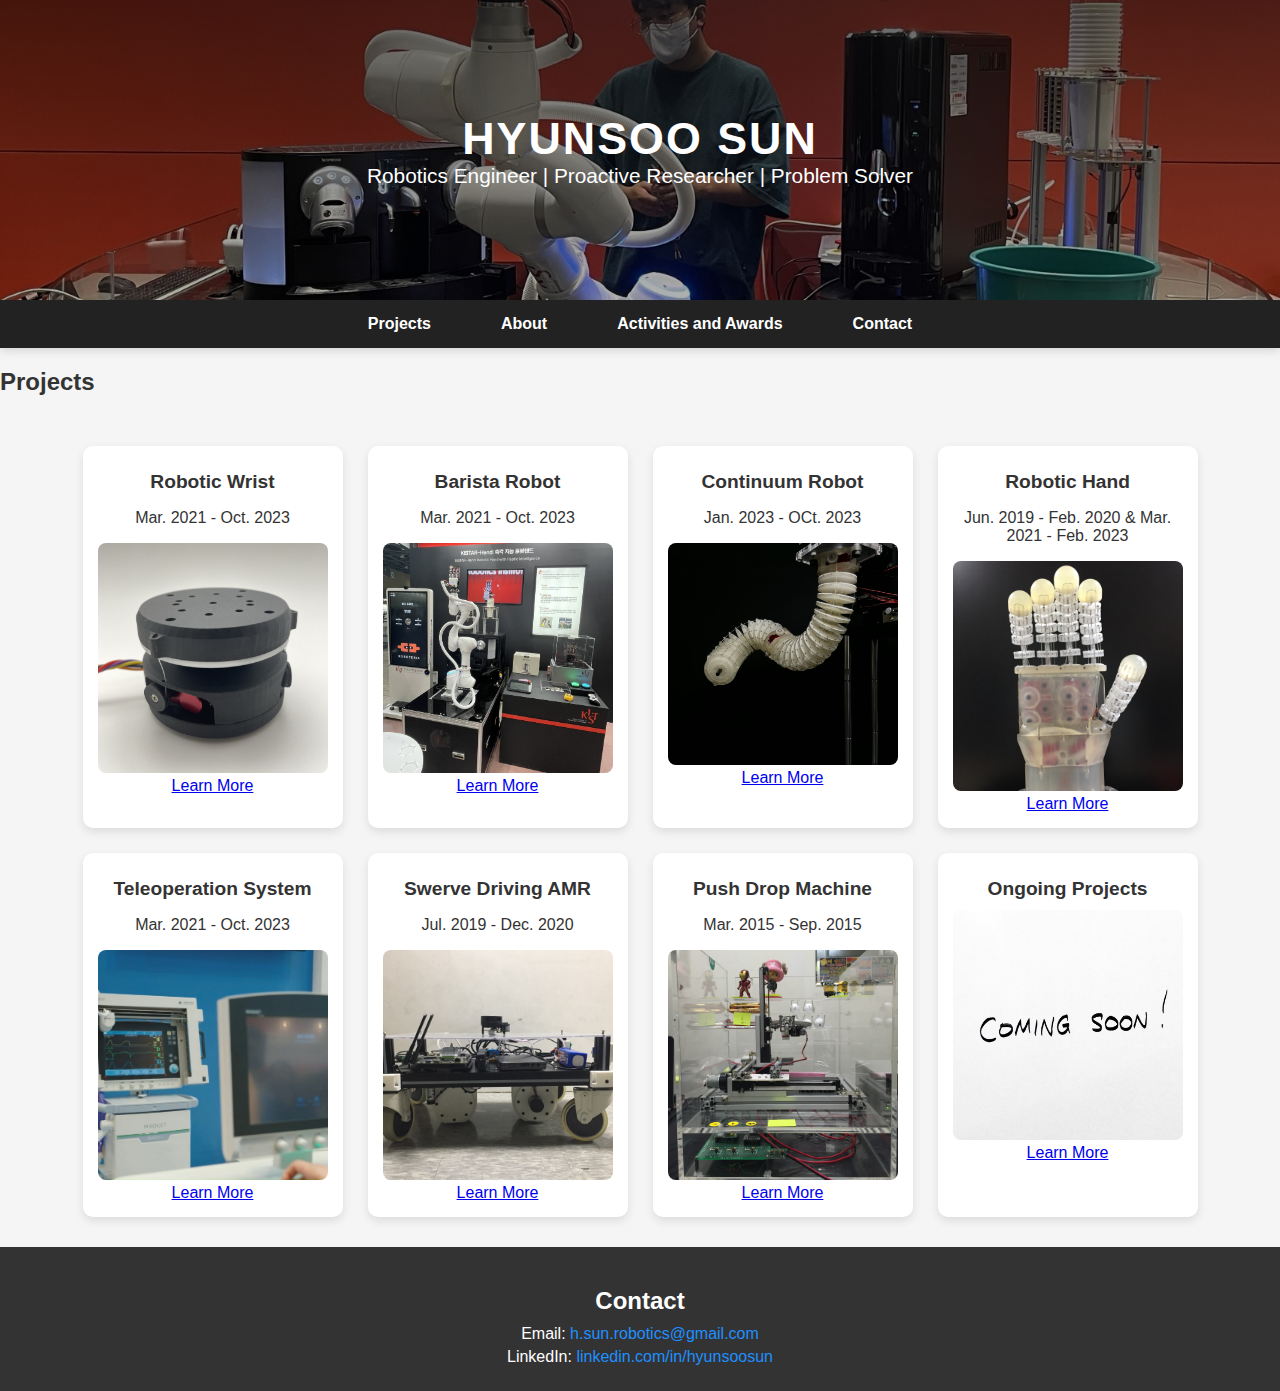
==== commit ea535fff: "Update index.html" ====
--- a/index.html
+++ b/index.html
@@ -61,13 +61,13 @@
             </div>
             <div class="project">
                 <h3>Swerve Driving AMR</h3>
-                <p class="project-duration">May 2022 - Present</p>
+                <p class="project-duration">Jul. 2019 - Dec. 2020</p>
                 <img src="images/swerve_driving_amr.JPG" alt="Swerve Driving AMR">
                 <a href="swerve_driving_amr.html">Learn More</a>
             </div>
             <div class="project">
                 <h3>Push Drop Machine</h3>
-                <p class="project-duration">Jul. 2019 - Dec. 2020</p>
+                <p class="project-duration">Mar. 2015 - Sep. 2015</p>
                 <img src="images/push_drop_machine_background.JPG" alt="Push Drop Machine">
                 <a href="push_drop_machine.html">Learn More</a>
             </div>
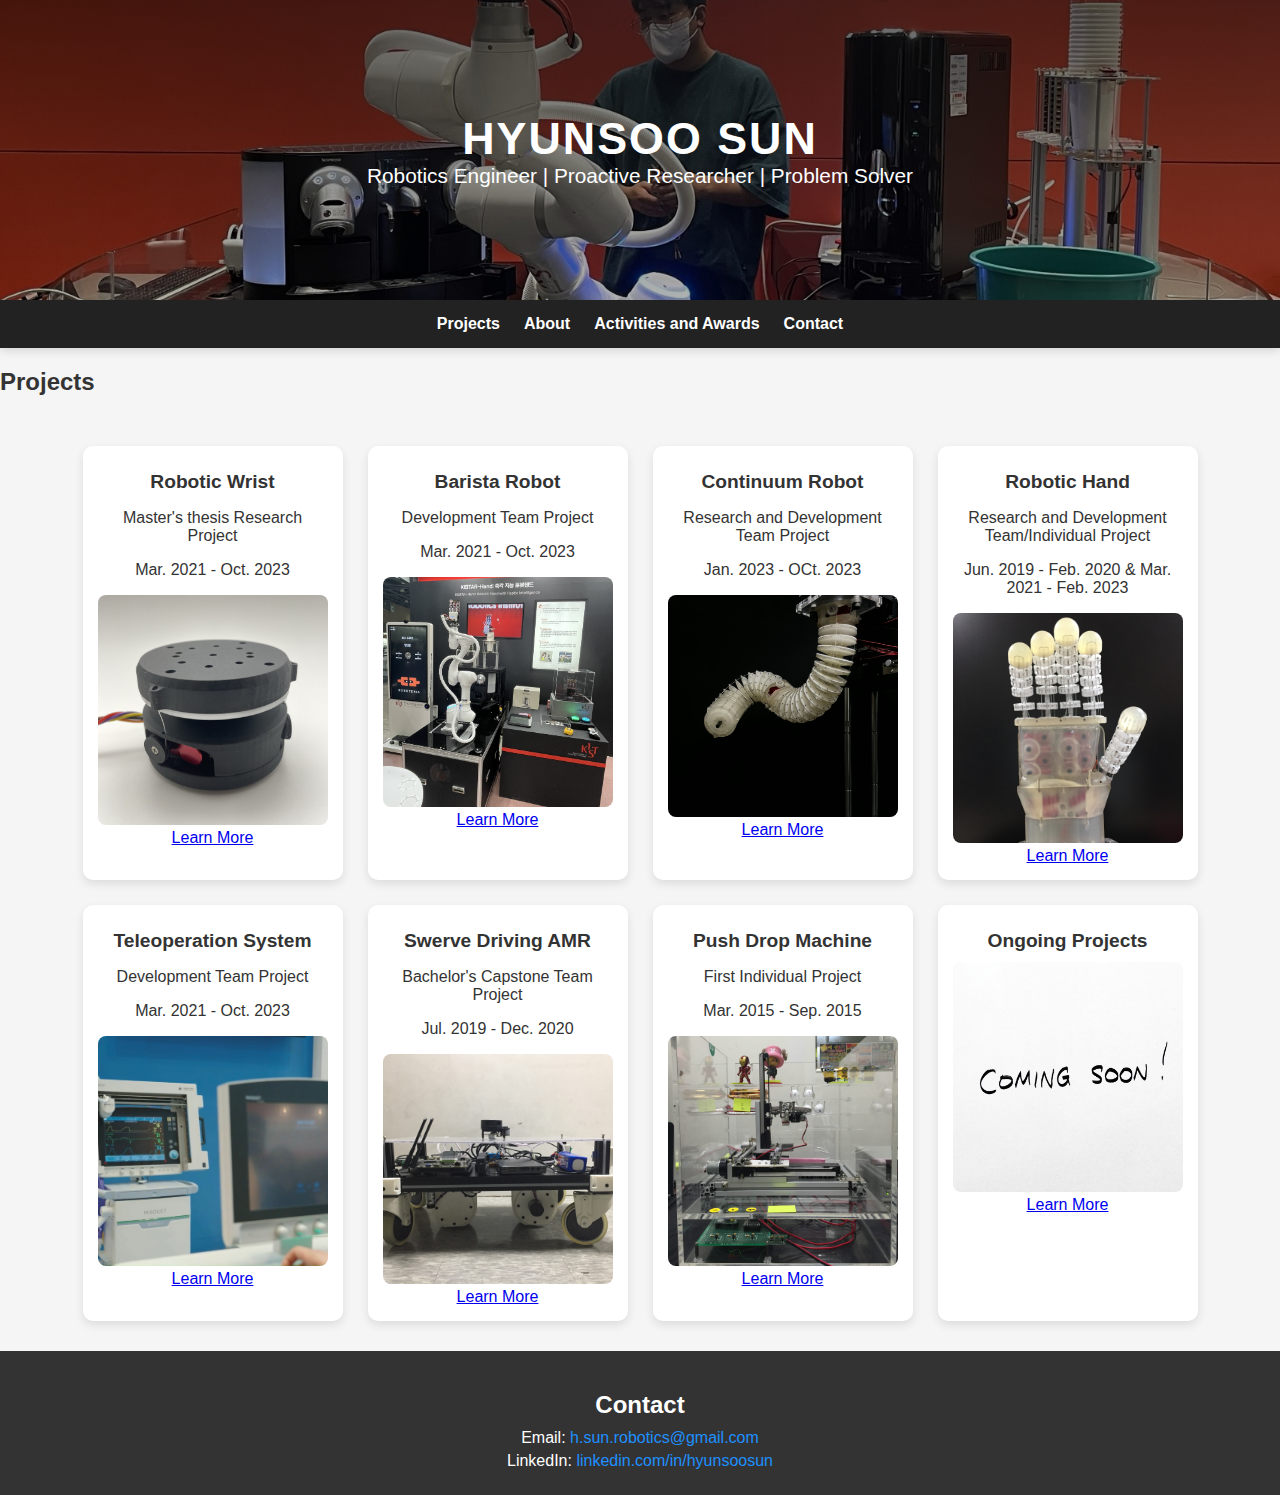
==== commit 79af26cc: "Update index.html" ====
--- a/index.html
+++ b/index.html
@@ -31,42 +31,49 @@
         <div class="projects-container">
             <div class="project">
                 <h3>Robotic Wrist</h3>
+                <p class="project-characteristic">Master's thesis Research Project</p>
                 <p class="project-duration">Mar. 2021 - Oct. 2023</p>
                 <img src="images/robotic_wrist_background.JPEG" alt="Robotic Wrist">
                 <a href="robotic_wrist.html">Learn More</a>
             </div>
             <div class="project">
                 <h3>Barista Robot</h3>
+                <p class="project-characteristic">Development Team Project</p>
                 <p class="project-duration">Mar. 2021 - Oct. 2023</p>
                 <img src="images/barista_robot_background.JPEG" alt="Barista Robot">
                 <a href="barista_robot.html">Learn More</a>
             </div>
             <div class="project">
                 <h3>Continuum Robot</h3>
+                <p class="project-characteristic">Research and Development Team Project</p>
                 <p class="project-duration">Jan. 2023 - OCt. 2023</p>
                 <img src="images/continuum_robot_background.png" alt="Continuum Robot">
                 <a href="continuum_robot.html">Learn More</a>
             </div>
             <div class="project">
                 <h3>Robotic Hand</h3>
+                <p class="project-characteristic">Research and Development Team/Individual Project</p>
                 <p class="project-duration">Jun. 2019 - Feb. 2020 & Mar. 2021 - Feb. 2023</p>
                 <img src="images/robotic_hand_background.JPG" alt="Robotic Hand">
                 <a href="robotic_hand.html">Learn More</a>
             </div>
             <div class="project">
                 <h3>Teleoperation System</h3>
+                <p class="project-characteristic">Development Team Project</p>
                 <p class="project-duration">Mar. 2021 - Oct. 2023</p>
                 <img src="images/teleoperation_system_background.jpg" alt="Teleoperation System">
                 <a href="teleoperation_system.html">Learn More</a>
             </div>
             <div class="project">
                 <h3>Swerve Driving AMR</h3>
+                <p class="project-characteristic">Bachelor's Capstone Team Project</p>
                 <p class="project-duration">Jul. 2019 - Dec. 2020</p>
                 <img src="images/swerve_driving_amr.JPG" alt="Swerve Driving AMR">
                 <a href="swerve_driving_amr.html">Learn More</a>
             </div>
             <div class="project">
                 <h3>Push Drop Machine</h3>
+                <p class="project-characteristic">First Individual Project</p>
                 <p class="project-duration">Mar. 2015 - Sep. 2015</p>
                 <img src="images/push_drop_machine_background.JPG" alt="Push Drop Machine">
                 <a href="push_drop_machine.html">Learn More</a>
--- a/styles.css
+++ b/styles.css
@@ -49,14 +49,14 @@
     display: flex;
     justify-content: center;
     list-style: none;
-    padding: 15px 0;
+    padding: 15px 10px;
     margin: 0;
     background-color: #222;
     box-shadow: 0px 2px 10px rgba(0, 0, 0, 0.15);
 }
 
 nav ul li {
-    margin: 0 20px;
+    margin: 5 15px;
 }
 
 nav ul li a {
@@ -64,10 +64,20 @@
     color: #fff;
     font-weight: bold;
     font-size: 1em;
-    padding: 5px 15px;
+    padding: 8px 12px;
     transition: color 0.3s ease;
 }
 
+/* Responsive design for smaller screens */
+@media (max-width: 768px) {
+    nav ul {
+        justify-content: space-around; /* Space out menu items evenly */
+    }
+    nav ul li {
+        flex: 1 1 auto; /* Allow items to grow and shrink */
+        text-align: center; /* Center text in menu items */
+    }
+}
 nav ul li a:hover {
     color: #1e90ff;
 }
@@ -218,3 +228,4 @@
 footer a:hover {
     text-decoration: underline;
 }
+
